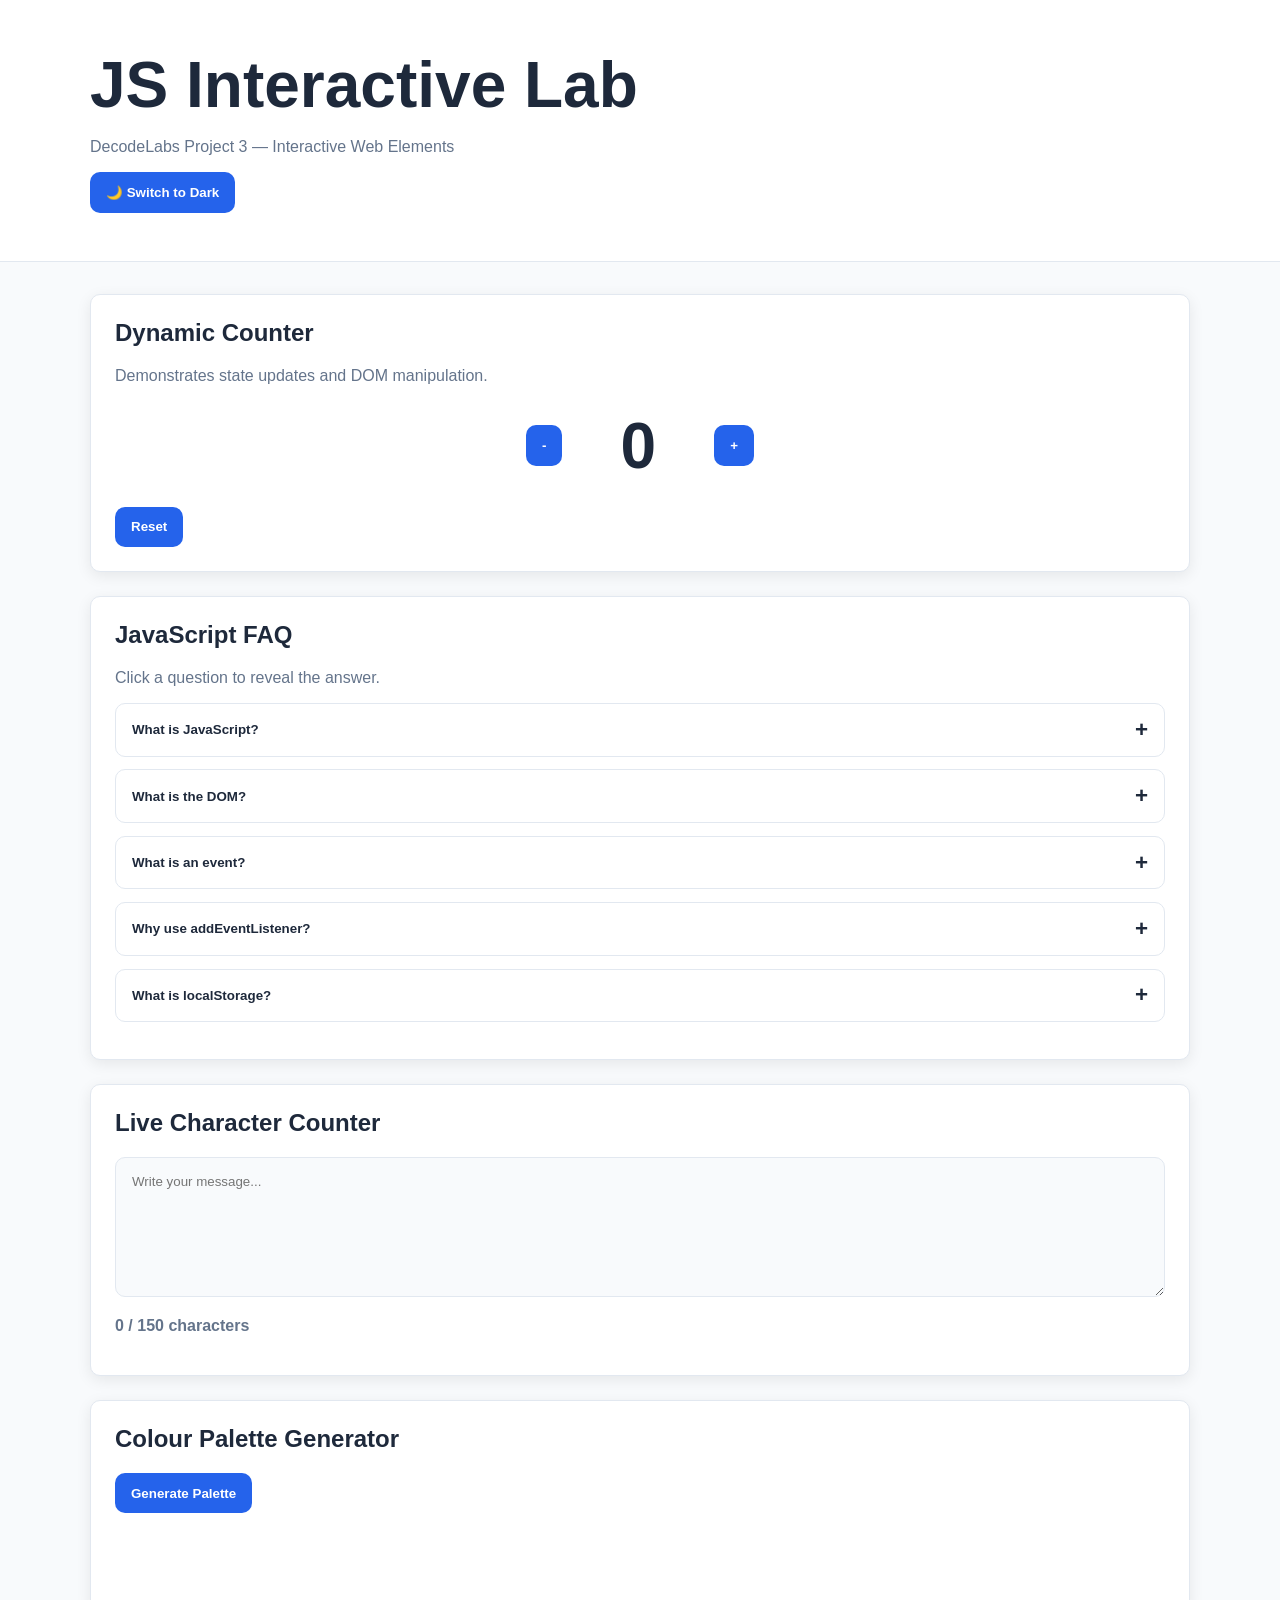
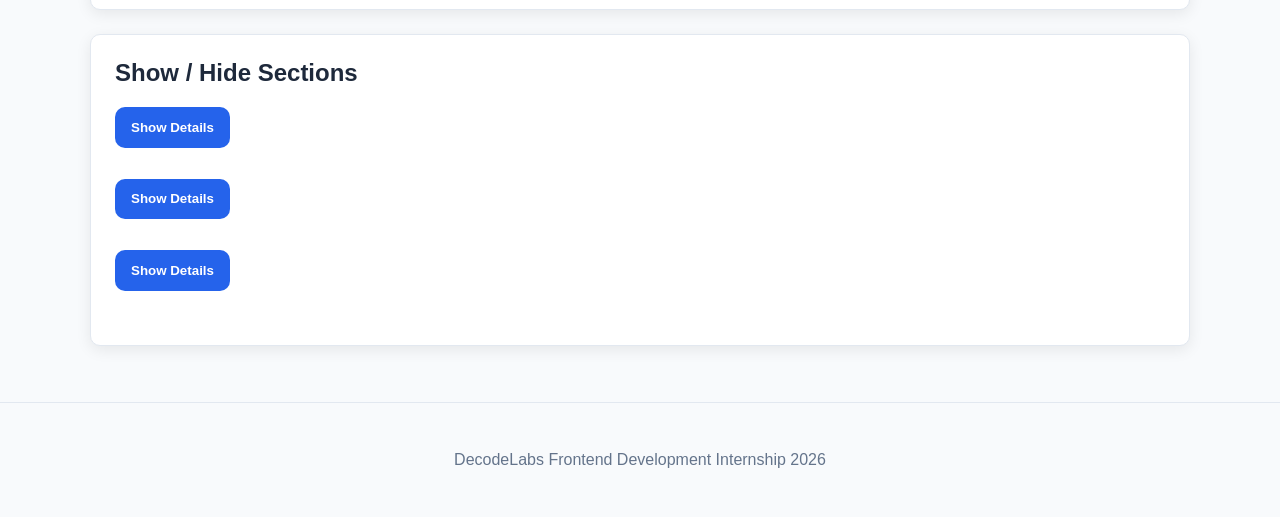
==== index.html @ 1502136d "Build DecodeLabs interactive web elements project" ====
<!DOCTYPE html>
<html lang="en">
<head>
    <meta charset="UTF-8">
    <meta name="viewport" content="width=device-width, initial-scale=1.0">
    <title>JS Interactive Lab</title>

    <link rel="stylesheet" href="styles.css">
</head>
<body>

    <header class="site-header">
        <div class="container">
            <h1>JS Interactive Lab</h1>
            <p>
                DecodeLabs Project 3 — Interactive Web Elements
            </p>

            <button class="js-theme-toggle theme-toggle-btn">
                🌙 Switch to Dark
            </button>
        </div>
    </header>

    <main class="container">

        <!-- Counter Section -->
        <section class="section-card">
            <h2>Dynamic Counter</h2>
            <p>
                Demonstrates state updates and DOM manipulation.
            </p>

            <div class="counter-wrapper">
                <button class="js-decrement-btn">
                    -
                </button>

                <div class="js-counter-display counter-display">
                    0
                </div>

                <button class="js-increment-btn">
                    +
                </button>
            </div>

            <button class="js-reset-btn">
                Reset
            </button>
        </section>

        <!-- FAQ Section -->
        <section class="section-card">
            <h2>JavaScript FAQ</h2>
            <p>
                Click a question to reveal the answer.
            </p>

            <div class="faq-item">
                <button class="js-faq-btn faq-question">
                    What is JavaScript?
                    <span>+</span>
                </button>

                <div class="faq-answer">
                    JavaScript adds behaviour and interactivity to web pages.
                </div>
            </div>

            <div class="faq-item">
                <button class="js-faq-btn faq-question">
                    What is the DOM?
                    <span>+</span>
                </button>

                <div class="faq-answer">
                    The DOM is the browser's object representation of HTML.
                </div>
            </div>

            <div class="faq-item">
                <button class="js-faq-btn faq-question">
                    What is an event?
                    <span>+</span>
                </button>

                <div class="faq-answer">
                    An event is something that happens in the browser such as a click.
                </div>
            </div>

            <div class="faq-item">
                <button class="js-faq-btn faq-question">
                    Why use addEventListener?
                    <span>+</span>
                </button>

                <div class="faq-answer">
                    It separates JavaScript behaviour from HTML structure.
                </div>
            </div>

            <div class="faq-item">
                <button class="js-faq-btn faq-question">
                    What is localStorage?
                    <span>+</span>
                </button>

                <div class="faq-answer">
                    localStorage allows data to persist after page refreshes.
                </div>
            </div>
        </section>

        <!-- Character Counter -->
        <section class="section-card">
            <h2>Live Character Counter</h2>

            <textarea
                class="js-message-input"
                maxlength="150"
                placeholder="Write your message..."
            ></textarea>

            <p class="js-char-count">
                0 / 150 characters
            </p>

            <p class="js-warning-message"></p>
        </section>

        <!-- Palette Generator -->
        <section class="section-card">
            <h2>Colour Palette Generator</h2>

            <button class="js-generate-btn">
                Generate Palette
            </button>

            <div class="js-palette-container">
            </div>

            <p class="js-copy-message">
            </p>
        </section>

        <!-- Show Hide Cards -->
        <section class="section-card">
            <h2>Show / Hide Sections</h2>

            <div class="toggle-card">

                <button class="js-card-toggle">
                    Show Details
                </button>

                <div class="card-content is-hidden">
                    HTML provides the structure of a webpage.
                </div>

            </div>

            <div class="toggle-card">

                <button class="js-card-toggle">
                    Show Details
                </button>

                <div class="card-content is-hidden">
                    CSS controls appearance and layout.
                </div>

            </div>

            <div class="toggle-card">

                <button class="js-card-toggle">
                    Show Details
                </button>

                <div class="card-content is-hidden">
                    JavaScript controls behaviour and interaction.
                </div>

            </div>
        </section>

    </main>

    <footer class="site-footer">
        <p>
            DecodeLabs Frontend Development Internship 2026
        </p>
    </footer>

    <script src="script.js"></script>

</body>
</html>
---- styles.css ----
:root {
    --bg: #f8fafc;
    --surface: #ffffff;
    --border: #e2e8f0;
    --text: #1e293b;
    --muted: #64748b;
    --primary: #2563eb;
    --success: #16a34a;
    --warning: #d97706;
    --danger: #dc2626;
    --radius: 10px;
    --shadow: 0 4px 15px rgba(0, 0, 0, 0.08);
    --transition: 0.25s ease;
}

body.is-dark-mode {
    --bg: #0a0a0f;
    --surface: #111120;
    --border: #1e1e35;
    --text: #e8e8f0;
    --muted: #7a788a;
}

* {
    box-sizing: border-box;
}

body {
    margin: 0;
    font-family: 'Segoe UI', Arial, sans-serif;
    background: var(--bg);
    color: var(--text);
    transition: background var(--transition), color var(--transition);
}

button,
textarea {
    font-family: inherit;
}

button {
    cursor: pointer;
    border: none;
    border-radius: var(--radius);
    background: var(--primary);
    color: #ffffff;
    padding: 0.8rem 1rem;
    font-weight: 700;
    transition: transform var(--transition), opacity var(--transition);
}

button:hover {
    transform: translateY(-2px);
    opacity: 0.92;
}

.container {
    width: min(1100px, 92%);
    margin: 0 auto;
}

.site-header {
    padding: 3rem 0;
    border-bottom: 1px solid var(--border);
    background: var(--surface);
}

.site-header .container {
    display: flex;
    flex-direction: column;
    gap: 1rem;
}

.site-header h1 {
    margin: 0;
    font-size: clamp(2rem, 6vw, 4rem);
}

.site-header p {
    margin: 0;
    color: var(--muted);
}

.theme-toggle-btn {
    align-self: flex-start;
}

main {
    padding: 2rem 0;
}

.section-card {
    margin-bottom: 1.5rem;
    padding: 1.5rem;
    border: 1px solid var(--border);
    border-radius: var(--radius);
    background: var(--surface);
    box-shadow: var(--shadow);
}

.section-card h2 {
    margin-top: 0;
}

.section-card p {
    color: var(--muted);
}

.counter-wrapper {
    display: flex;
    align-items: center;
    justify-content: center;
    gap: 1rem;
    margin: 1.5rem 0;
}

.counter-display {
    min-width: 120px;
    text-align: center;
    font-size: 4rem;
    font-weight: 800;
    color: var(--text);
    transition: color var(--transition), transform var(--transition);
}

.counter-display.is-positive {
    color: var(--success);
}

.counter-display.is-negative {
    color: var(--danger);
}

.faq-item {
    border: 1px solid var(--border);
    border-radius: var(--radius);
    margin-bottom: 0.8rem;
    overflow: hidden;
}

.faq-question {
    width: 100%;
    display: flex;
    justify-content: space-between;
    align-items: center;
    background: transparent;
    color: var(--text);
    text-align: left;
}

.faq-question span {
    font-size: 1.4rem;
    transition: transform var(--transition);
}

.faq-item.is-open .faq-question span {
    transform: rotate(45deg);
}

.faq-answer {
    max-height: 0;
    overflow: hidden;
    padding: 0 1rem;
    color: var(--muted);
    transition: max-height var(--transition), padding var(--transition);
}

.faq-item.is-open .faq-answer {
    max-height: 140px;
    padding: 0 1rem 1rem;
}

textarea {
    width: 100%;
    min-height: 140px;
    resize: vertical;
    border: 1px solid var(--border);
    border-radius: var(--radius);
    background: var(--bg);
    color: var(--text);
    padding: 1rem;
    outline: none;
    transition: border var(--transition);
}

textarea:focus {
    border-color: var(--primary);
}

.js-char-count {
    font-weight: 700;
    color: var(--success);
}

.js-char-count.is-warning {
    color: var(--warning);
}

.js-char-count.is-danger {
    color: var(--danger);
}

.js-warning-message {
    color: var(--danger);
    font-weight: 700;
}

.js-palette-container {
    display: grid;
    grid-template-columns: repeat(5, 1fr);
    gap: 0.8rem;
    margin-top: 1rem;
}

.color-swatch {
    min-height: 120px;
    border-radius: var(--radius);
    display: flex;
    align-items: end;
    justify-content: center;
    padding: 0.8rem;
    color: #ffffff;
    font-weight: 800;
    text-shadow: 0 2px 8px rgba(0, 0, 0, 0.45);
    cursor: pointer;
    transition: transform var(--transition);
}

.color-swatch:hover {
    transform: scale(1.04);
}

.js-copy-message {
    min-height: 24px;
    color: var(--success);
    font-weight: 700;
}

.toggle-card {
    margin-bottom: 1rem;
}

.card-content {
    max-height: 160px;
    overflow: hidden;
    margin-top: 0.8rem;
    padding: 1rem;
    border: 1px solid var(--border);
    border-radius: var(--radius);
    background: var(--bg);
    color: var(--muted);
    transition: max-height var(--transition), padding var(--transition), opacity var(--transition);
}

.card-content.is-hidden {
    max-height: 0;
    padding-top: 0;
    padding-bottom: 0;
    opacity: 0;
}

.site-footer {
    padding: 2rem 0;
    text-align: center;
    color: var(--muted);
    border-top: 1px solid var(--border);
}

@media (max-width: 768px) {
    .counter-wrapper {
        flex-direction: column;
    }

    .js-palette-container {
        grid-template-columns: 1fr;
    }

    button {
        width: 100%;
    }

    .theme-toggle-btn {
        align-self: stretch;
    }
}
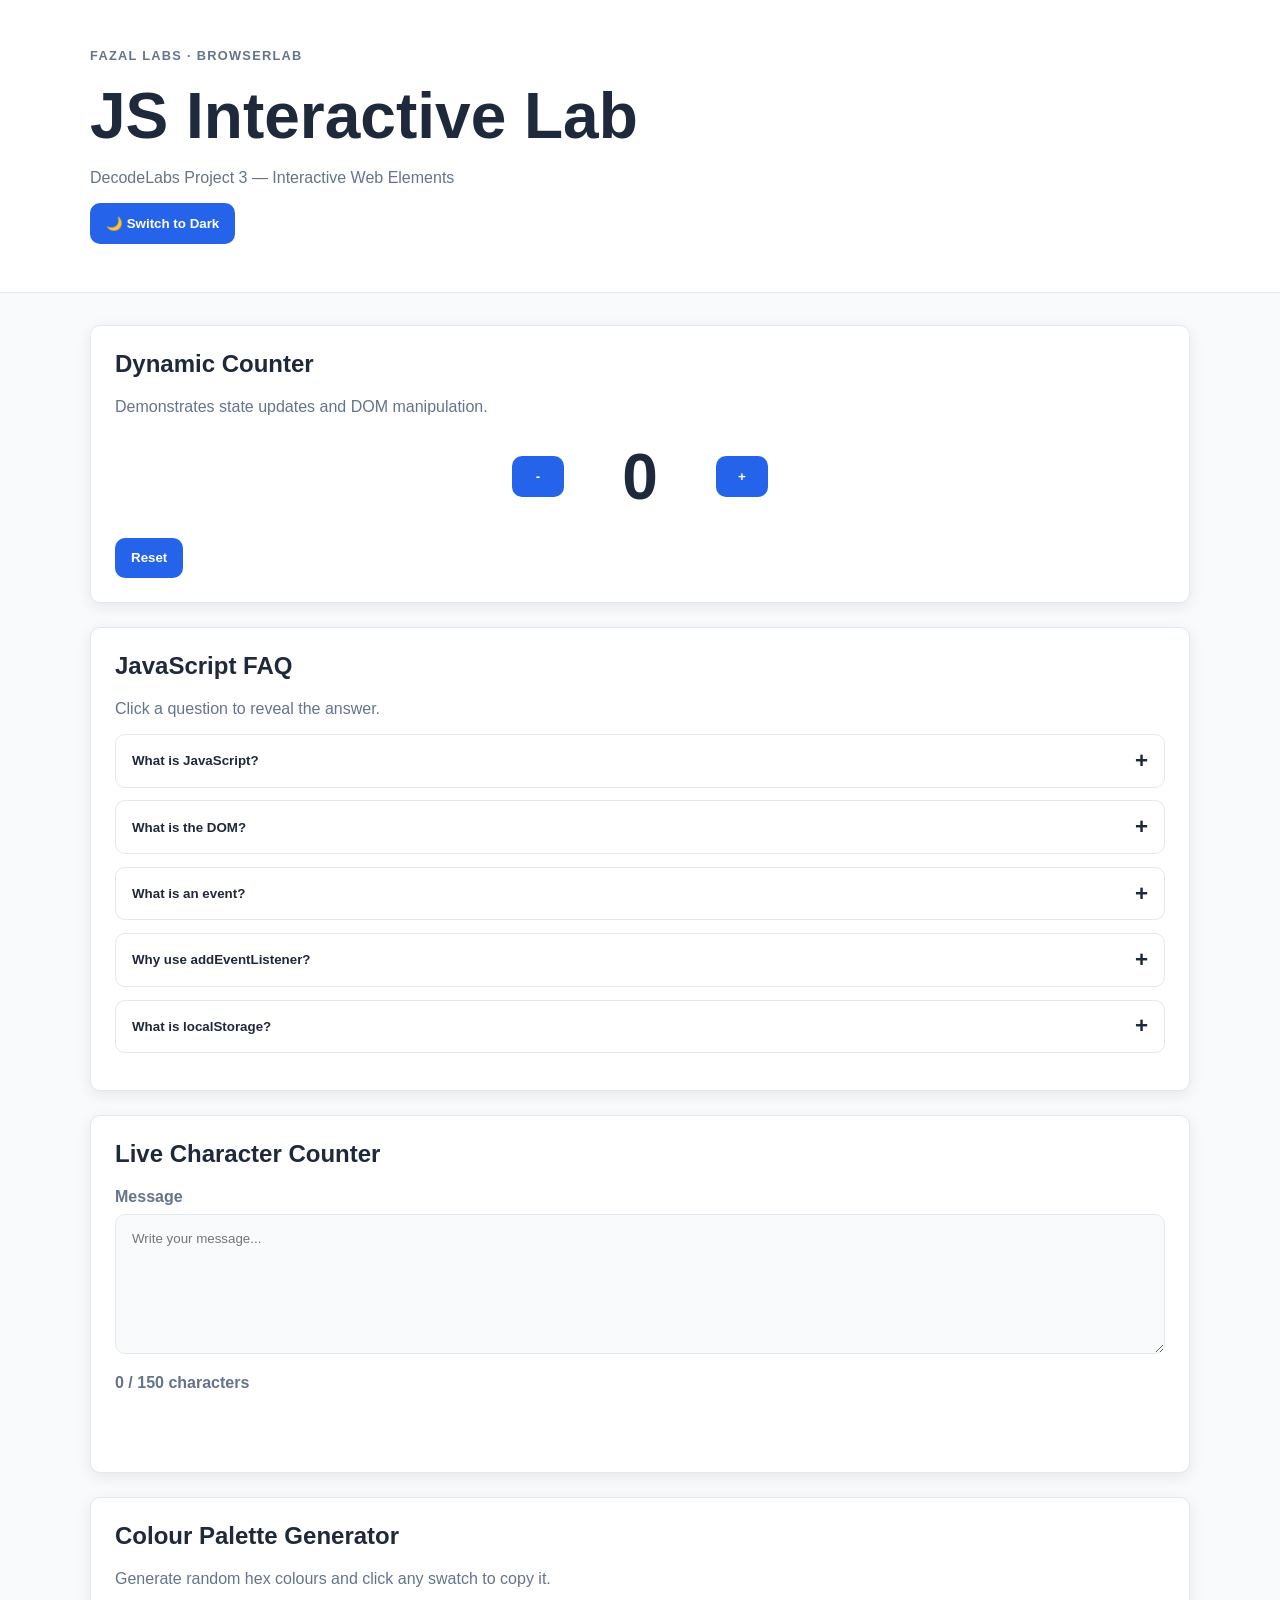
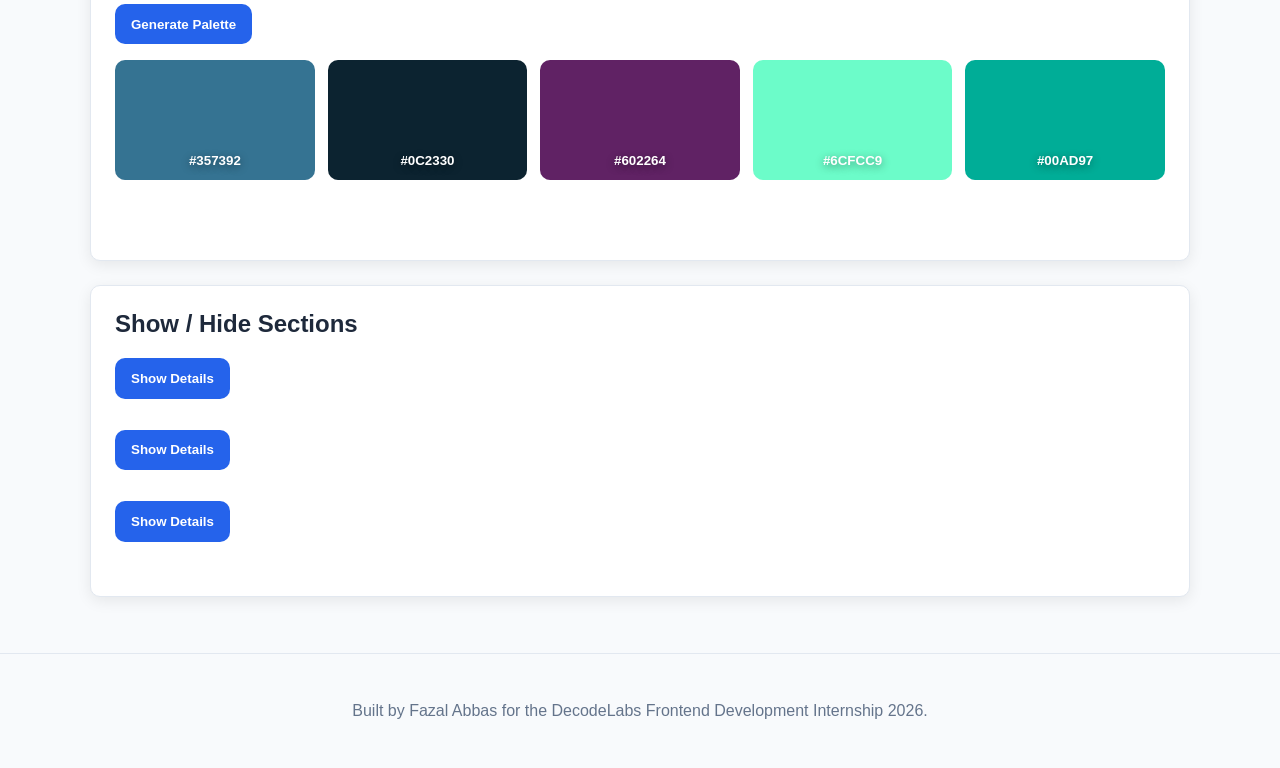
==== commit 36e4578a: "Polish interactive elements accessibility and documentation" ====
--- a/index.html
+++ b/index.html
@@ -1,66 +1,69 @@
-<!DOCTYPE html>
+<!doctype html>
 <html lang="en">
+
 <head>
     <meta charset="UTF-8">
     <meta name="viewport" content="width=device-width, initial-scale=1.0">
-    <title>JS Interactive Lab</title>
+    <meta name="description"
+        content="A vanilla JavaScript interactive elements lab built for the DecodeLabs Frontend Development Internship.">
+
+    <title>JS Interactive Lab | DecodeLabs</title>
 
     <link rel="stylesheet" href="styles.css">
 </head>
+
 <body>
-
     <header class="site-header">
         <div class="container">
+            <p class="brand-label">Fazal Labs · BrowserLab</p>
             <h1>JS Interactive Lab</h1>
+
             <p>
                 DecodeLabs Project 3 — Interactive Web Elements
             </p>
 
-            <button class="js-theme-toggle theme-toggle-btn">
+            <button class="js-theme-toggle theme-toggle-btn" type="button" aria-pressed="false">
                 🌙 Switch to Dark
             </button>
         </div>
     </header>
 
     <main class="container">
-
-        <!-- Counter Section -->
-        <section class="section-card">
-            <h2>Dynamic Counter</h2>
+        <section class="section-card" aria-labelledby="counter-heading">
+            <h2 id="counter-heading">Dynamic Counter</h2>
             <p>
                 Demonstrates state updates and DOM manipulation.
             </p>
 
             <div class="counter-wrapper">
-                <button class="js-decrement-btn">
+                <button class="js-decrement-btn counter-btn" type="button" aria-label="Decrease counter">
                     -
                 </button>
 
-                <div class="js-counter-display counter-display">
+                <div class="js-counter-display counter-display" aria-live="polite">
                     0
                 </div>
 
-                <button class="js-increment-btn">
+                <button class="js-increment-btn counter-btn" type="button" aria-label="Increase counter">
                     +
                 </button>
             </div>
 
-            <button class="js-reset-btn">
+            <button class="js-reset-btn" type="button">
                 Reset
             </button>
         </section>
 
-        <!-- FAQ Section -->
-        <section class="section-card">
-            <h2>JavaScript FAQ</h2>
+        <section class="section-card" aria-labelledby="faq-heading">
+            <h2 id="faq-heading">JavaScript FAQ</h2>
             <p>
                 Click a question to reveal the answer.
             </p>
 
             <div class="faq-item">
-                <button class="js-faq-btn faq-question">
+                <button class="js-faq-btn faq-question" type="button">
                     What is JavaScript?
-                    <span>+</span>
+                    <span aria-hidden="true">+</span>
                 </button>
 
                 <div class="faq-answer">
@@ -69,9 +72,9 @@
             </div>
 
             <div class="faq-item">
-                <button class="js-faq-btn faq-question">
+                <button class="js-faq-btn faq-question" type="button">
                     What is the DOM?
-                    <span>+</span>
+                    <span aria-hidden="true">+</span>
                 </button>
 
                 <div class="faq-answer">
@@ -80,9 +83,9 @@
             </div>
 
             <div class="faq-item">
-                <button class="js-faq-btn faq-question">
+                <button class="js-faq-btn faq-question" type="button">
                     What is an event?
-                    <span>+</span>
+                    <span aria-hidden="true">+</span>
                 </button>
 
                 <div class="faq-answer">
@@ -91,9 +94,9 @@
             </div>
 
             <div class="faq-item">
-                <button class="js-faq-btn faq-question">
+                <button class="js-faq-btn faq-question" type="button">
                     Why use addEventListener?
-                    <span>+</span>
+                    <span aria-hidden="true">+</span>
                 </button>
 
                 <div class="faq-answer">
@@ -102,9 +105,9 @@
             </div>
 
             <div class="faq-item">
-                <button class="js-faq-btn faq-question">
+                <button class="js-faq-btn faq-question" type="button">
                     What is localStorage?
-                    <span>+</span>
+                    <span aria-hidden="true">+</span>
                 </button>
 
                 <div class="faq-answer">
@@ -113,88 +116,78 @@
             </div>
         </section>
 
-        <!-- Character Counter -->
-        <section class="section-card">
-            <h2>Live Character Counter</h2>
+        <section class="section-card" aria-labelledby="character-counter-heading">
+            <h2 id="character-counter-heading">Live Character Counter</h2>
 
-            <textarea
-                class="js-message-input"
-                maxlength="150"
-                placeholder="Write your message..."
-            ></textarea>
+            <label class="form-label" for="message-input">Message</label>
 
-            <p class="js-char-count">
+            <textarea id="message-input" class="js-message-input" maxlength="150"
+                placeholder="Write your message..."></textarea>
+
+            <p class="js-char-count" aria-live="polite">
                 0 / 150 characters
             </p>
 
-            <p class="js-warning-message"></p>
+            <p class="js-warning-message" aria-live="polite"></p>
         </section>
 
-        <!-- Palette Generator -->
-        <section class="section-card">
-            <h2>Colour Palette Generator</h2>
+        <section class="section-card" aria-labelledby="palette-heading">
+            <h2 id="palette-heading">Colour Palette Generator</h2>
+            <p>
+                Generate random hex colours and click any swatch to copy it.
+            </p>
 
-            <button class="js-generate-btn">
+            <button class="js-generate-btn" type="button">
                 Generate Palette
             </button>
 
-            <div class="js-palette-container">
-            </div>
+            <div class="js-palette-container" aria-label="Generated colour palette"></div>
 
-            <p class="js-copy-message">
-            </p>
+            <p class="js-copy-message" aria-live="polite"></p>
         </section>
 
-        <!-- Show Hide Cards -->
-        <section class="section-card">
-            <h2>Show / Hide Sections</h2>
+        <section class="section-card" aria-labelledby="toggle-heading">
+            <h2 id="toggle-heading">Show / Hide Sections</h2>
 
             <div class="toggle-card">
-
-                <button class="js-card-toggle">
+                <button class="js-card-toggle" type="button">
                     Show Details
                 </button>
 
                 <div class="card-content is-hidden">
                     HTML provides the structure of a webpage.
                 </div>
-
             </div>
 
             <div class="toggle-card">
-
-                <button class="js-card-toggle">
+                <button class="js-card-toggle" type="button">
                     Show Details
                 </button>
 
                 <div class="card-content is-hidden">
                     CSS controls appearance and layout.
                 </div>
-
             </div>
 
             <div class="toggle-card">
-
-                <button class="js-card-toggle">
+                <button class="js-card-toggle" type="button">
                     Show Details
                 </button>
 
                 <div class="card-content is-hidden">
                     JavaScript controls behaviour and interaction.
                 </div>
-
             </div>
         </section>
-
     </main>
 
     <footer class="site-footer">
         <p>
-            DecodeLabs Frontend Development Internship 2026
+            Built by Fazal Abbas for the DecodeLabs Frontend Development Internship 2026.
         </p>
     </footer>
 
     <script src="script.js"></script>
+</body>
 
-</body>
 </html>
--- a/styles.css
+++ b/styles.css
@@ -1,285 +1,333 @@
 :root {
-    --bg: #f8fafc;
-    --surface: #ffffff;
-    --border: #e2e8f0;
-    --text: #1e293b;
-    --muted: #64748b;
-    --primary: #2563eb;
-    --success: #16a34a;
-    --warning: #d97706;
-    --danger: #dc2626;
-    --radius: 10px;
-    --shadow: 0 4px 15px rgba(0, 0, 0, 0.08);
-    --transition: 0.25s ease;
+  --bg: #f8fafc;
+  --surface: #ffffff;
+  --border: #e2e8f0;
+  --text: #1e293b;
+  --muted: #64748b;
+  --primary: #2563eb;
+  --success: #16a34a;
+  --warning: #d97706;
+  --danger: #dc2626;
+  --radius: 10px;
+  --shadow: 0 4px 15px rgba(0, 0, 0, 0.08);
+  --transition: 0.25s ease;
 }
 
 body.is-dark-mode {
-    --bg: #0a0a0f;
-    --surface: #111120;
-    --border: #1e1e35;
-    --text: #e8e8f0;
-    --muted: #7a788a;
+  --bg: #0a0a0f;
+  --surface: #111120;
+  --border: #1e1e35;
+  --text: #e8e8f0;
+  --muted: #9a98aa;
+  --shadow: 0 4px 22px rgba(0, 0, 0, 0.28);
 }
 
 * {
-    box-sizing: border-box;
+  box-sizing: border-box;
+}
+
+html {
+  scroll-behavior: smooth;
 }
 
 body {
-    margin: 0;
-    font-family: 'Segoe UI', Arial, sans-serif;
-    background: var(--bg);
-    color: var(--text);
-    transition: background var(--transition), color var(--transition);
+  margin: 0;
+  font-family: "Segoe UI", Arial, sans-serif;
+  background: var(--bg);
+  color: var(--text);
+  transition:
+    background var(--transition),
+    color var(--transition);
 }
 
 button,
 textarea {
-    font-family: inherit;
+  font-family: inherit;
 }
 
 button {
-    cursor: pointer;
-    border: none;
-    border-radius: var(--radius);
-    background: var(--primary);
-    color: #ffffff;
-    padding: 0.8rem 1rem;
-    font-weight: 700;
-    transition: transform var(--transition), opacity var(--transition);
+  cursor: pointer;
+  border: none;
+  border-radius: var(--radius);
+  background: var(--primary);
+  color: #ffffff;
+  padding: 0.8rem 1rem;
+  font-weight: 700;
+  transition:
+    transform var(--transition),
+    opacity var(--transition),
+    box-shadow var(--transition);
 }
 
 button:hover {
-    transform: translateY(-2px);
-    opacity: 0.92;
+  transform: translateY(-2px);
+  opacity: 0.92;
+}
+
+button:focus-visible,
+textarea:focus-visible {
+  outline: 3px solid var(--primary);
+  outline-offset: 3px;
 }
 
 .container {
-    width: min(1100px, 92%);
-    margin: 0 auto;
+  width: min(1100px, 92%);
+  margin: 0 auto;
 }
 
 .site-header {
-    padding: 3rem 0;
-    border-bottom: 1px solid var(--border);
-    background: var(--surface);
+  padding: 3rem 0;
+  border-bottom: 1px solid var(--border);
+  background: var(--surface);
 }
 
 .site-header .container {
-    display: flex;
+  display: flex;
+  flex-direction: column;
+  gap: 1rem;
+}
+
+.brand-label {
+  margin: 0;
+  color: var(--primary);
+  font-size: 0.8rem;
+  font-weight: 800;
+  letter-spacing: 0.1em;
+  text-transform: uppercase;
+}
+
+.site-header h1 {
+  margin: 0;
+  font-size: clamp(2rem, 6vw, 4rem);
+}
+
+.site-header p {
+  margin: 0;
+  color: var(--muted);
+}
+
+.theme-toggle-btn {
+  align-self: flex-start;
+}
+
+main {
+  padding: 2rem 0;
+}
+
+.section-card {
+  margin-bottom: 1.5rem;
+  padding: 1.5rem;
+  border: 1px solid var(--border);
+  border-radius: var(--radius);
+  background: var(--surface);
+  box-shadow: var(--shadow);
+}
+
+.section-card h2 {
+  margin-top: 0;
+}
+
+.section-card p {
+  color: var(--muted);
+}
+
+.counter-wrapper {
+  display: flex;
+  align-items: center;
+  justify-content: center;
+  gap: 1rem;
+  margin: 1.5rem 0;
+}
+
+.counter-btn {
+  min-width: 52px;
+}
+
+.counter-display {
+  min-width: 120px;
+  text-align: center;
+  font-size: 4rem;
+  font-weight: 800;
+  color: var(--text);
+  transition:
+    color var(--transition),
+    transform var(--transition);
+}
+
+.counter-display.is-positive {
+  color: var(--success);
+}
+
+.counter-display.is-negative {
+  color: var(--danger);
+}
+
+.faq-item {
+  border: 1px solid var(--border);
+  border-radius: var(--radius);
+  margin-bottom: 0.8rem;
+  overflow: hidden;
+}
+
+.faq-question {
+  width: 100%;
+  display: flex;
+  justify-content: space-between;
+  align-items: center;
+  background: transparent;
+  color: var(--text);
+  text-align: left;
+}
+
+.faq-question span {
+  font-size: 1.4rem;
+  transition: transform var(--transition);
+}
+
+.faq-item.is-open .faq-question span {
+  transform: rotate(45deg);
+}
+
+.faq-answer {
+  max-height: 0;
+  overflow: hidden;
+  padding: 0 1rem;
+  color: var(--muted);
+  transition:
+    max-height var(--transition),
+    padding var(--transition);
+}
+
+.faq-item.is-open .faq-answer {
+  max-height: 140px;
+  padding: 0 1rem 1rem;
+}
+
+.form-label {
+  display: inline-block;
+  margin-bottom: 0.5rem;
+  color: var(--muted);
+  font-weight: 700;
+}
+
+textarea {
+  width: 100%;
+  min-height: 140px;
+  resize: vertical;
+  border: 1px solid var(--border);
+  border-radius: var(--radius);
+  background: var(--bg);
+  color: var(--text);
+  padding: 1rem;
+  outline: none;
+  transition:
+    border var(--transition),
+    box-shadow var(--transition);
+}
+
+textarea:focus {
+  border-color: var(--primary);
+}
+
+.js-char-count {
+  font-weight: 700;
+  color: var(--success);
+}
+
+.js-char-count.is-warning {
+  color: var(--warning);
+}
+
+.js-char-count.is-danger {
+  color: var(--danger);
+}
+
+.js-warning-message {
+  min-height: 24px;
+  color: var(--danger);
+  font-weight: 700;
+}
+
+.js-palette-container {
+  display: grid;
+  grid-template-columns: repeat(5, 1fr);
+  gap: 0.8rem;
+  margin-top: 1rem;
+}
+
+.color-swatch {
+  min-height: 120px;
+  border-radius: var(--radius);
+  display: flex;
+  align-items: end;
+  justify-content: center;
+  padding: 0.8rem;
+  color: #ffffff;
+  font-weight: 800;
+  text-shadow: 0 2px 8px rgba(0, 0, 0, 0.45);
+  cursor: pointer;
+  transition:
+    transform var(--transition),
+    box-shadow var(--transition);
+}
+
+.color-swatch:hover {
+  transform: scale(1.04);
+}
+
+.js-copy-message {
+  min-height: 24px;
+  color: var(--success);
+  font-weight: 700;
+}
+
+.toggle-card {
+  margin-bottom: 1rem;
+}
+
+.card-content {
+  max-height: 160px;
+  overflow: hidden;
+  margin-top: 0.8rem;
+  padding: 1rem;
+  border: 1px solid var(--border);
+  border-radius: var(--radius);
+  background: var(--bg);
+  color: var(--muted);
+  transition:
+    max-height var(--transition),
+    padding var(--transition),
+    opacity var(--transition);
+}
+
+.card-content.is-hidden {
+  max-height: 0;
+  padding-top: 0;
+  padding-bottom: 0;
+  opacity: 0;
+}
+
+.site-footer {
+  padding: 2rem 0;
+  text-align: center;
+  color: var(--muted);
+  border-top: 1px solid var(--border);
+}
+
+@media (max-width: 768px) {
+  .counter-wrapper {
     flex-direction: column;
-    gap: 1rem;
-}
-
-.site-header h1 {
-    margin: 0;
-    font-size: clamp(2rem, 6vw, 4rem);
-}
-
-.site-header p {
-    margin: 0;
-    color: var(--muted);
-}
-
-.theme-toggle-btn {
-    align-self: flex-start;
-}
-
-main {
-    padding: 2rem 0;
-}
-
-.section-card {
-    margin-bottom: 1.5rem;
-    padding: 1.5rem;
-    border: 1px solid var(--border);
-    border-radius: var(--radius);
-    background: var(--surface);
-    box-shadow: var(--shadow);
-}
-
-.section-card h2 {
-    margin-top: 0;
-}
-
-.section-card p {
-    color: var(--muted);
-}
-
-.counter-wrapper {
-    display: flex;
-    align-items: center;
-    justify-content: center;
-    gap: 1rem;
-    margin: 1.5rem 0;
-}
-
-.counter-display {
-    min-width: 120px;
-    text-align: center;
-    font-size: 4rem;
-    font-weight: 800;
-    color: var(--text);
-    transition: color var(--transition), transform var(--transition);
-}
-
-.counter-display.is-positive {
-    color: var(--success);
-}
-
-.counter-display.is-negative {
-    color: var(--danger);
-}
-
-.faq-item {
-    border: 1px solid var(--border);
-    border-radius: var(--radius);
-    margin-bottom: 0.8rem;
-    overflow: hidden;
-}
-
-.faq-question {
+  }
+
+  .js-palette-container {
+    grid-template-columns: 1fr;
+  }
+
+  button {
     width: 100%;
-    display: flex;
-    justify-content: space-between;
-    align-items: center;
-    background: transparent;
-    color: var(--text);
-    text-align: left;
-}
-
-.faq-question span {
-    font-size: 1.4rem;
-    transition: transform var(--transition);
-}
-
-.faq-item.is-open .faq-question span {
-    transform: rotate(45deg);
-}
-
-.faq-answer {
-    max-height: 0;
-    overflow: hidden;
-    padding: 0 1rem;
-    color: var(--muted);
-    transition: max-height var(--transition), padding var(--transition);
-}
-
-.faq-item.is-open .faq-answer {
-    max-height: 140px;
-    padding: 0 1rem 1rem;
-}
-
-textarea {
-    width: 100%;
-    min-height: 140px;
-    resize: vertical;
-    border: 1px solid var(--border);
-    border-radius: var(--radius);
-    background: var(--bg);
-    color: var(--text);
-    padding: 1rem;
-    outline: none;
-    transition: border var(--transition);
-}
-
-textarea:focus {
-    border-color: var(--primary);
-}
-
-.js-char-count {
-    font-weight: 700;
-    color: var(--success);
-}
-
-.js-char-count.is-warning {
-    color: var(--warning);
-}
-
-.js-char-count.is-danger {
-    color: var(--danger);
-}
-
-.js-warning-message {
-    color: var(--danger);
-    font-weight: 700;
-}
-
-.js-palette-container {
-    display: grid;
-    grid-template-columns: repeat(5, 1fr);
-    gap: 0.8rem;
-    margin-top: 1rem;
-}
-
-.color-swatch {
-    min-height: 120px;
-    border-radius: var(--radius);
-    display: flex;
-    align-items: end;
-    justify-content: center;
-    padding: 0.8rem;
-    color: #ffffff;
-    font-weight: 800;
-    text-shadow: 0 2px 8px rgba(0, 0, 0, 0.45);
-    cursor: pointer;
-    transition: transform var(--transition);
-}
-
-.color-swatch:hover {
-    transform: scale(1.04);
-}
-
-.js-copy-message {
-    min-height: 24px;
-    color: var(--success);
-    font-weight: 700;
-}
-
-.toggle-card {
-    margin-bottom: 1rem;
-}
-
-.card-content {
-    max-height: 160px;
-    overflow: hidden;
-    margin-top: 0.8rem;
-    padding: 1rem;
-    border: 1px solid var(--border);
-    border-radius: var(--radius);
-    background: var(--bg);
-    color: var(--muted);
-    transition: max-height var(--transition), padding var(--transition), opacity var(--transition);
-}
-
-.card-content.is-hidden {
-    max-height: 0;
-    padding-top: 0;
-    padding-bottom: 0;
-    opacity: 0;
-}
-
-.site-footer {
-    padding: 2rem 0;
-    text-align: center;
-    color: var(--muted);
-    border-top: 1px solid var(--border);
-}
-
-@media (max-width: 768px) {
-    .counter-wrapper {
-        flex-direction: column;
-    }
-
-    .js-palette-container {
-        grid-template-columns: 1fr;
-    }
-
-    button {
-        width: 100%;
-    }
-
-    .theme-toggle-btn {
-        align-self: stretch;
-    }
-}+  }
+
+  .theme-toggle-btn {
+    align-self: stretch;
+  }
+}
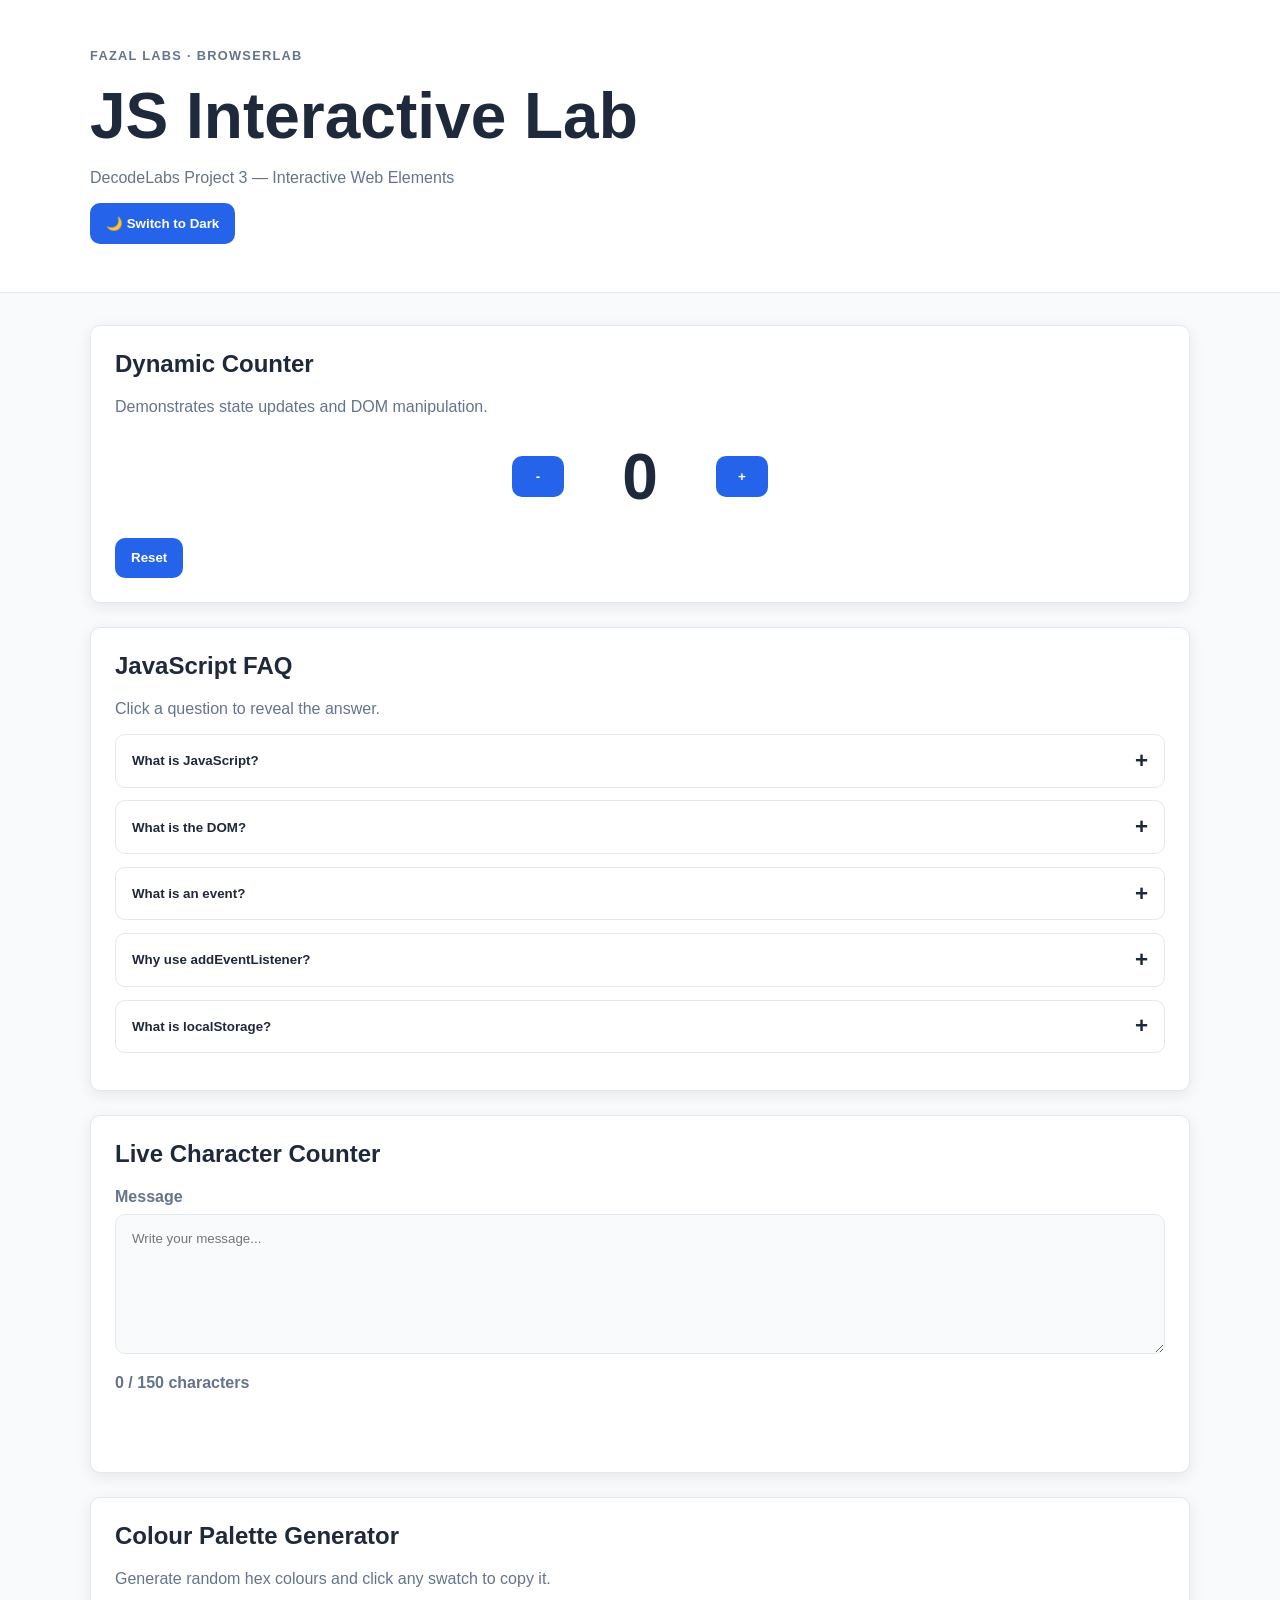
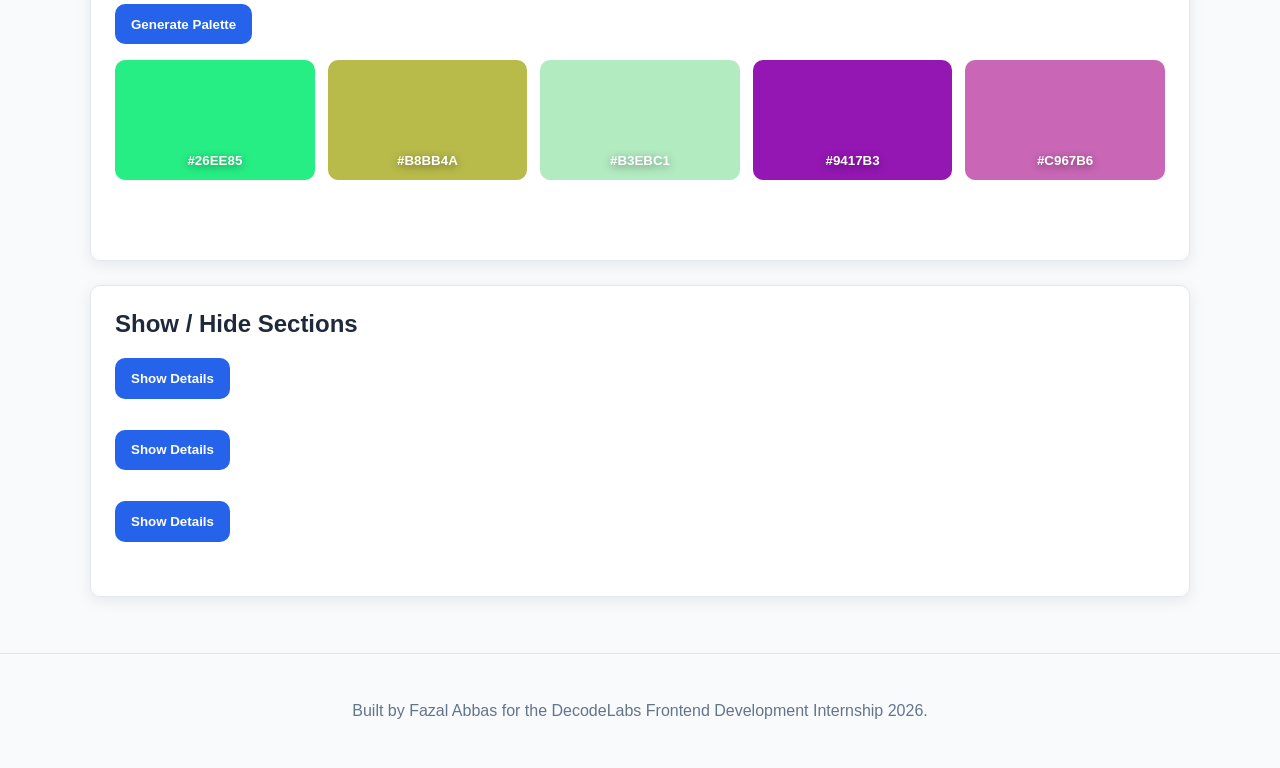
==== commit 10ead644: "Add SEO meta tags, canonical URL, and sitemap" ====
--- a/index.html
+++ b/index.html
@@ -5,9 +5,21 @@
     <meta charset="UTF-8">
     <meta name="viewport" content="width=device-width, initial-scale=1.0">
     <meta name="description"
-        content="A vanilla JavaScript interactive elements lab built for the DecodeLabs Frontend Development Internship.">
+        content="A vanilla JavaScript interactive elements lab with theme toggle, counter, FAQ accordion, character counter, palette generator, and show/hide cards.">
 
     <title>JS Interactive Lab | DecodeLabs</title>
+    <link rel="canonical" href="https://fazal305.github.io/decodelabs-interactive-web-elements/">
+
+    <meta property="og:type" content="website">
+    <meta property="og:url" content="https://fazal305.github.io/decodelabs-interactive-web-elements/">
+    <meta property="og:title" content="JS Interactive Lab | DecodeLabs">
+    <meta property="og:description"
+        content="A vanilla JavaScript interactive elements lab with theme toggle, counter, FAQ accordion, character counter, palette generator, and show/hide cards.">
+
+    <meta name="twitter:card" content="summary_large_image">
+    <meta name="twitter:title" content="JS Interactive Lab | DecodeLabs">
+    <meta name="twitter:description"
+        content="A vanilla JavaScript interactive elements lab with theme toggle, counter, FAQ accordion, character counter, palette generator, and show/hide cards.">
 
     <link rel="stylesheet" href="styles.css">
 </head>
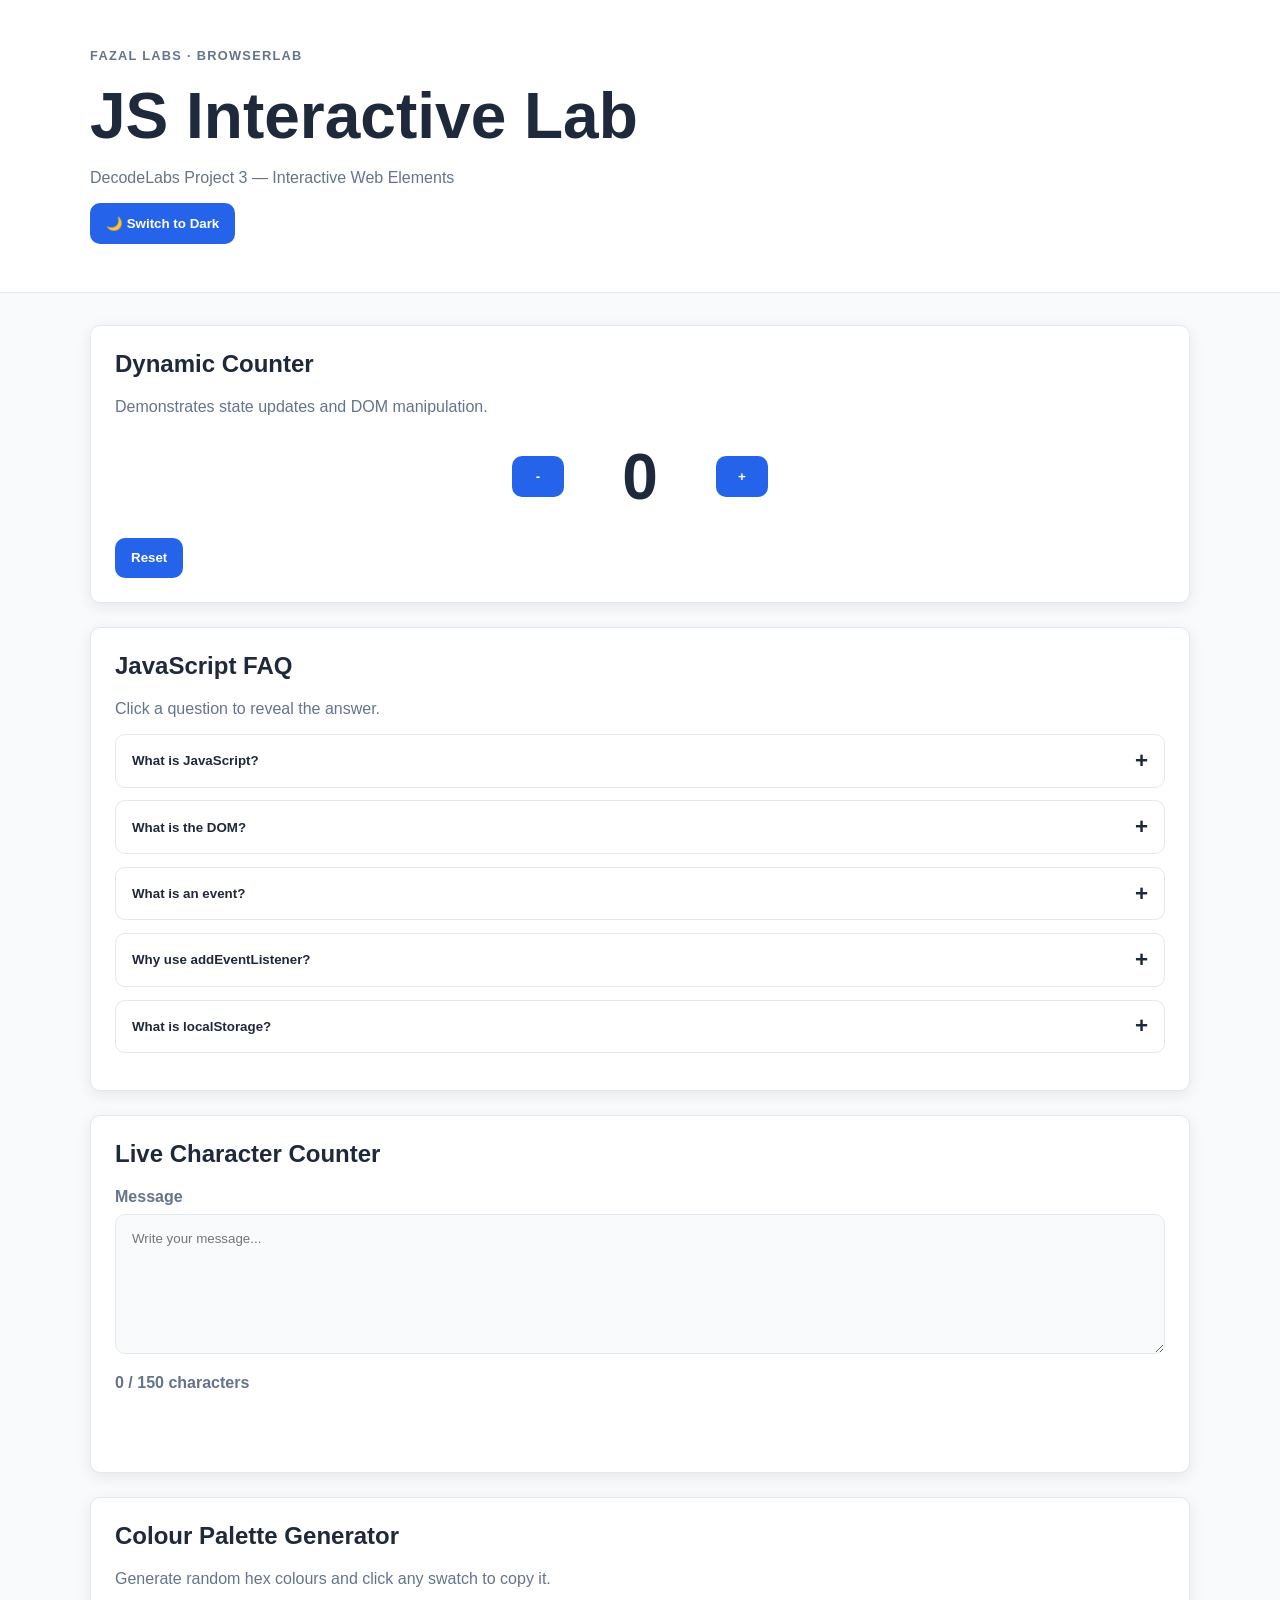
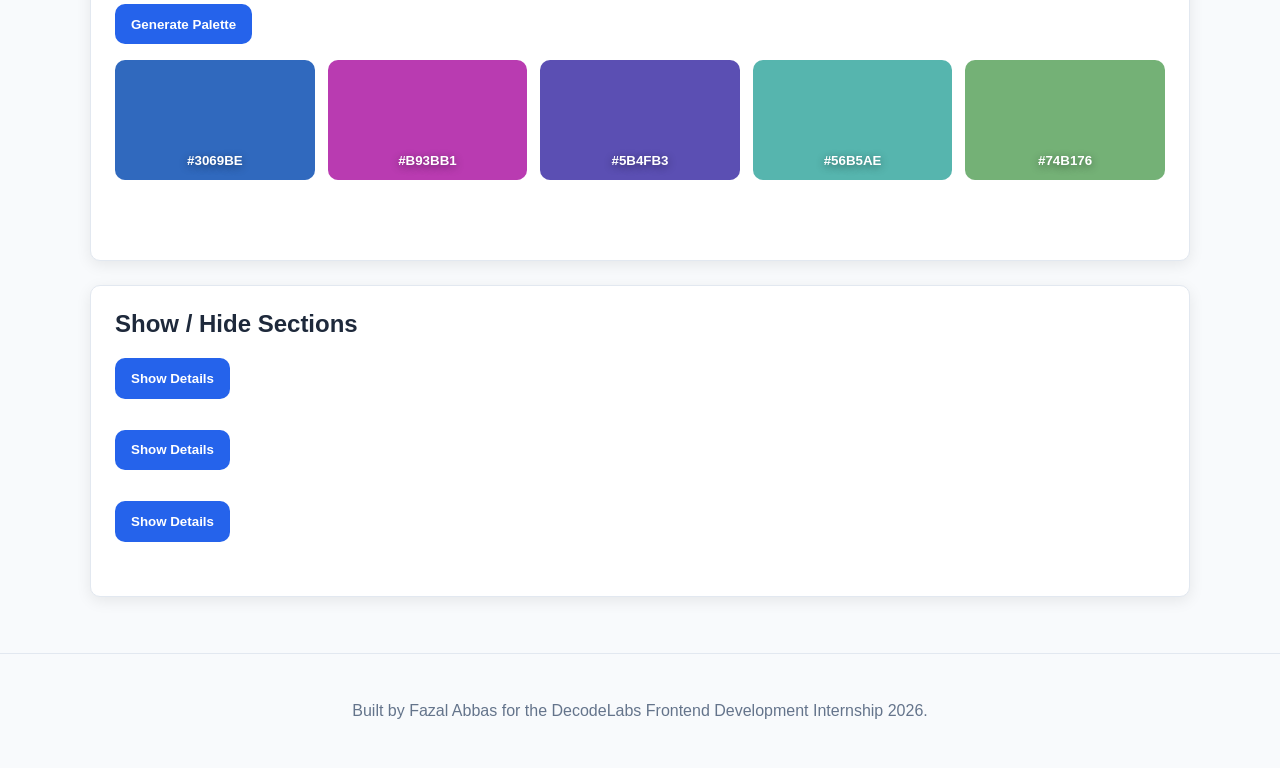
==== commit 91a91ca8: "Add favicon Uses the page's own accent color against a dark ground, with initials derived from the p" ====
--- a/index.html
+++ b/index.html
@@ -8,6 +8,7 @@
         content="A vanilla JavaScript interactive elements lab with theme toggle, counter, FAQ accordion, character counter, palette generator, and show/hide cards.">
 
     <title>JS Interactive Lab | DecodeLabs</title>
+    <link rel="icon" type="image/svg+xml" href="assets/favicon.svg" />
     <link rel="canonical" href="https://fazal305.github.io/decodelabs-interactive-web-elements/">
 
     <meta property="og:type" content="website">
